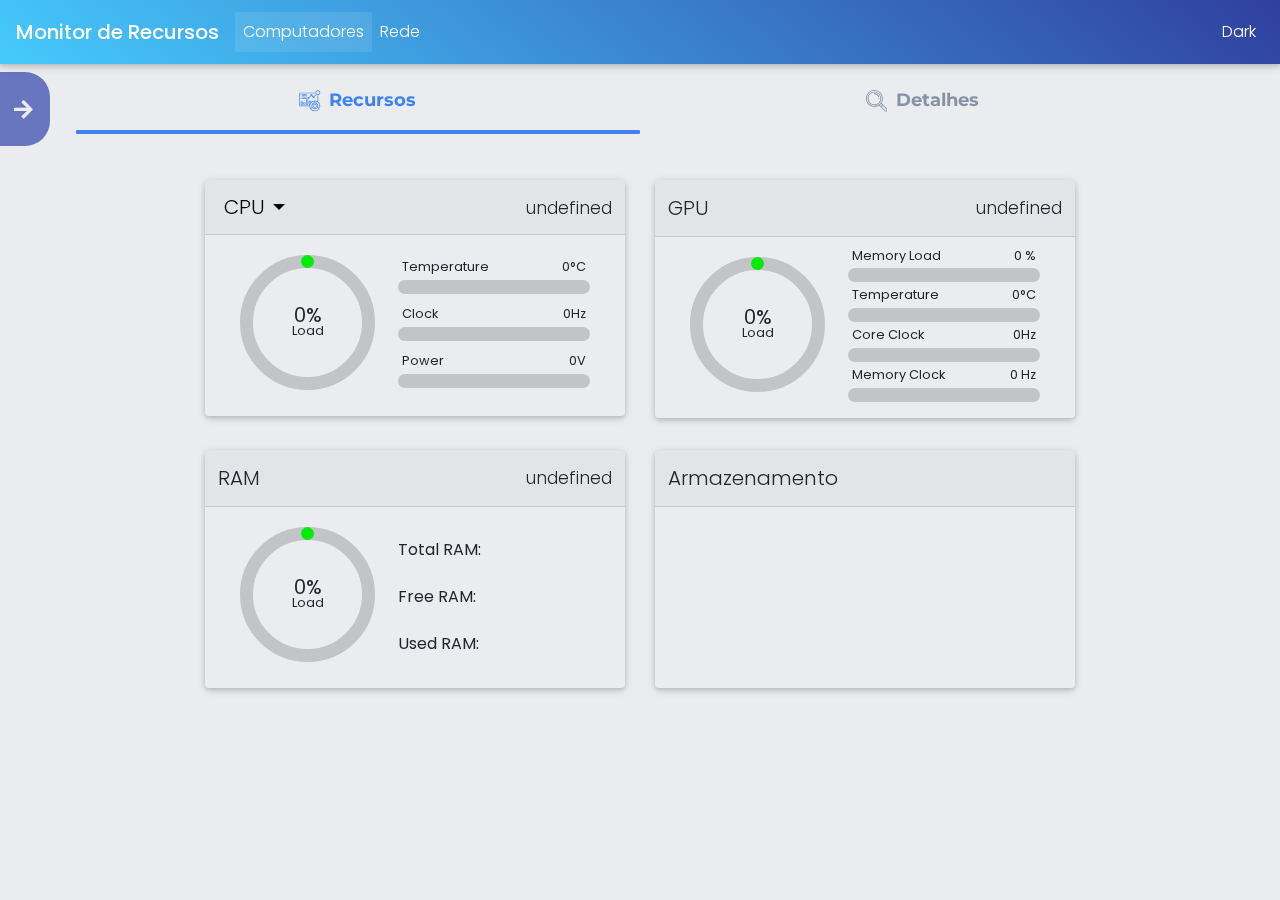
==== ResourceMonitor/Server/Web/index1.html @ 40c5dac3 "Sidebar atualizada" ====
<!DOCTYPE html>
<html>

<head>
	<meta charset="UTF-8">
	<meta name="viewport" content="width=device-width, initial-scale=1, shrink-to-fit=no">
	<meta http-equiv="x-ua-compatible" content="ie=edge">
	<title> Monitor de Recursos</title>

	<!-- Font Awesome -->
	<link rel="stylesheet" href="https://use.fontawesome.com/releases/v5.11.2/css/all.css">
	<!-- Google Fonts Roboto -->
	<link rel="stylesheet" href="https://fonts.googleapis.com/css?family=Roboto:300,400,500,700&display=swap">
	<!-- Bootstrap CSS CDN -->
	<link rel="stylesheet" href="css/bootstrap.min.css">
	<!-- Material Design Bootstrap -->
	<link rel="stylesheet" href="css/mdb.min.css">
	<!-- SideBar CSS -->
	<link rel="stylesheet" href="css/custom/sidebar.css">
	<!-- Tabs CSS -->
	<link rel="stylesheet" href="css/custom/tabs.css">
	<!-- Preloader CSS -->
	<link rel="stylesheet" href="css/custom/preloader.css">
	<!-- My Custom CSS -->
	<link rel="stylesheet" href="css/custom/style.css">

</head>

<body>
	<!--
  ____           _                 _           
 |  _ \ _ __ ___| | ___   __ _  __| | ___ _ __ 
 | |_) | '__/ _ \ |/ _ \ / _` |/ _` |/ _ \ '__|
 |  __/| | |  __/ | (_) | (_| | (_| |  __/ |   
 |_|   |_|  \___|_|\___/ \__,_|\__,_|\___|_|   
                                               		
	-->
	<div id="preloader">
		<div class="inner">
			<div class="balls">
				<div></div>
				<div></div>
				<div></div>
			</div>
		</div>
	</div>
	<!--
  _   _                _           
 | | | | ___  __ _  __| | ___ _ __ 
 | |_| |/ _ \/ _` |/ _` |/ _ \ '__|
 |  _  |  __/ (_| | (_| |  __/ |   
 |_| |_|\___|\__,_|\__,_|\___|_|   
	   
		-->
	<header>
		<nav class="navbar fixed-top navbar-expand-lg navbar-dark blue-gradient scrolling-navbar">
			<!-- Navbar brand -->
			<a class="navbar-brand" href="">
				<strong>Monitor de Recursos</strong>
			</a>
			<button class="navbar-toggler" type="button" data-toggle="collapse" data-target="#navbarSupportedContent"
				aria-controls="navbarSupportedContent" aria-expanded="false" aria-label="Toggle Navigation">
				<span class="navbar-toggler-icon"></span>
			</button>
			<div class="collapse navbar-collapse" id="navbarSupportedContent">
				<ul class="navbar-nav mr-auto">
					<li class="nav-item active">
						<a id="sidebarCollapse_" class="nav-link" href="#">Computadores
							<span class="sr-only">(current)</span>
						</a>
					</li>
					<li class="nav-item">
						<a class="nav-link" href="./index2.html">Rede</a>
					</li>
				</ul>
				<ul class="navbar-nav mr-0">
					<li class="nav-item">
						<a id="darkTheme" class="nav-link" href="#">Dark</a>
					</li>
				</ul>
			</div>
		</nav>
	</header>

	<main>
		<div class="container">
			<!--
  ____  _     _        ____             
 / ___|(_) __| | ___  | __ )  __ _ _ __ 
 \___ \| |/ _` |/ _ \ |  _ \ / _` | '__|
  ___) | | (_| |  __/ | |_) | (_| | |   
 |____/|_|\__,_|\___| |____/ \__,_|_|   

			-->
			<nav id="sidebar" class="fixed active">
				<div id="sidebarCollapse" class="sidebar-header text-center">
					<div class="container">
						<div class="row" style="flex-wrap: nowrap;">
							<h3 class="title my-auto">Computadores</h3>
							<i id="sidebar_toggle" class="icon fas fa-arrow-right fa-lg mx-auto pr-1"></i>
						</div>
					</div>
					<!--div class="row d-flex">
						<div>
							<h3 class="title">Computadores</h3>
						</div>
						<a>
							<i class="icon fas fa-bars fa-lg"></i>
						</a>
					</div-->
				</div>
				<ul id="computer_list" class="list-unstyled components">
				</ul>

				<!--ul class="list-unstyled CTAs">
					<li>
						<a href="#" class="download">Teste Button 1</a>
					</li>
					<li>
						<a href="#" class="article">Teste Button 2</a>
					</li>
				</ul-->
			</nav>
			<!--
   ____            _             _   
  / ___|___  _ __ | |_ ___ _ __ | |_ 
 | |   / _ \| '_ \| __/ _ \ '_ \| __|
 | |__| (_) | | | | ||  __/ | | | |_ 
  \____\___/|_| |_|\__\___|_| |_|\__|
                                     				
			-->
			<div id="content" class="row mb-5 pb-5 mt-4 pt-3 d-flex justify-content-center swipe-area">
				<div class="tabs tabs-2 mt-4" id="tabs-panel">
					<input type="radio" id="tab1" name="tab-control" checked>
					<input type="radio" id="tab2" name="tab-control">
					<ul>
						<li title="Recursos">
							<label for="tab1" role="button">
								<svg viewBox="0 0 64 64">
									<g>
										<path
											d="m57 34.53v-19.61c3.387-.488 6-3.401 6-6.92 0-3.859-3.14-7-7-7s-7 3.141-7 7h-48v40h30.051c.52 8.356 7.465 15 15.949 15 8.822 0 16-7.178 16-16 0-5.039-2.347-9.535-6-12.47zm-1-31.53c2.757 0 5 2.243 5 5s-2.243 5-5 5-5-2.243-5-5 2.243-5 5-5zm-53 7h46.295c.239.798.619 1.533 1.107 2.185l-6.116 6.116c-.392-.188-.824-.301-1.286-.301s-.894.113-1.285.301l-2.015-2.015c.187-.392.3-.824.3-1.286 0-1.654-1.346-3-3-3s-3 1.346-3 3c0 .462.113.894.301 1.285l-5.015 5.015c-.392-.187-.824-.3-1.286-.3-1.654 0-3 1.346-3 3s1.346 3 3 3 3-1.346 3-3c0-.462-.113-.894-.301-1.285l5.015-5.015c.392.187.824.3 1.286.3s.894-.113 1.285-.301l2.015 2.015c-.187.392-.3.824-.3 1.286 0 1.654 1.346 3 3 3s3-1.346 3-3c0-.462-.113-.894-.301-1.285l6.117-6.116c.915.686 2.001 1.151 3.184 1.322v18.245c-2.357-1.369-5.084-2.166-8-2.166-4.78 0-9.066 2.118-12 5.453v-4.453h-6v12h2.292c-.124.653-.199 1.322-.241 2h-28.051zm40 10c.551 0 1 .448 1 1s-.449 1-1 1-1-.448-1-1 .449-1 1-1zm-7-5c0-.552.449-1 1-1s1 .448 1 1-.449 1-1 1-1-.448-1-1zm-7 9c0 .552-.449 1-1 1s-1-.448-1-1 .449-1 1-1 1 .448 1 1zm18 31c-4.411 0-8-3.589-8-8s3.589-8 8-8 8 3.589 8 8-3.589 8-8 8zm-14-15.729c-.479.864-.875 1.777-1.189 2.729h-.811v-8h2zm13-6.22v4c-5.046.504-9 4.773-9 9.949 0 1.463.324 2.85.891 4.104l-3.469 2.003c-.902-1.848-1.422-3.916-1.422-6.107 0-7.382 5.747-13.433 13-13.949zm1 27.949c-4.814 0-9.068-2.443-11.588-6.155l3.483-2.011c1.818 2.518 4.769 4.166 8.105 4.166s6.287-1.648 8.105-4.166l3.483 2.011c-2.52 3.712-6.774 6.155-11.588 6.155zm12.578-7.893-3.469-2.003c.567-1.254.891-2.641.891-4.104 0-5.176-3.954-9.446-9-9.949v-4c7.253.516 13 6.567 13 13.949 0 2.191-.52 4.259-1.422 6.107z" />
										<path
											d="m47 41c-3.309 0-6 2.691-6 6s2.691 6 6 6 6-2.691 6-6-2.691-6-6-6zm0 10c-2.206 0-4-1.794-4-4s1.794-4 4-4 4 1.794 4 4-1.794 4-4 4z" />
										<path d="m5 12h2v2h-2z" />
										<path d="m9 12h14v2h-14z" />
										<path d="m5 16h2v2h-2z" />
										<path d="m9 16h14v2h-14z" />
										<path d="m5 20h2v2h-2z" />
										<path d="m9 20h14v2h-14z" />
										<path d="m5 24h2v2h-2z" />
										<path d="m9 24h14v2h-14z" />
										<path d="m5 44h6v-10h-6zm2-8h2v6h-2z" />
										<path d="m13 44h6v-8h-6zm2-6h2v4h-2z" />
										<path d="m21 44h6v-16h-6zm2-14h2v12h-2z" />
									</g>
								</svg>
								<br>
								<span>Recursos</span>
							</label>
						</li>
						<li title="Detalhes">
							<label for="tab2" role="button">
								<svg viewBox="0 0 512 512">
									<g>
										<path
											d="M310,190c-5.52,0-10,4.48-10,10s4.48,10,10,10c5.52,0,10-4.48,10-10S315.52,190,310,190z" />
										<path d="M500.281,443.719l-133.48-133.48C388.546,277.485,400,239.555,400,200C400,89.72,310.28,0,200,0S0,89.72,0,200
						s89.72,200,200,200c39.556,0,77.486-11.455,110.239-33.198l36.895,36.895c0.005,0.005,0.01,0.01,0.016,0.016l96.568,96.568
						C451.276,507.838,461.319,512,472,512c10.681,0,20.724-4.162,28.278-11.716C507.837,492.731,512,482.687,512,472
						S507.837,451.269,500.281,443.719z M305.536,345.727c0,0.001-0.001,0.001-0.002,0.002C274.667,368.149,238.175,380,200,380
						c-99.252,0-180-80.748-180-180S100.748,20,200,20s180,80.748,180,180c0,38.175-11.851,74.667-34.272,105.535
						C334.511,320.988,320.989,334.511,305.536,345.727z M326.516,354.793c10.35-8.467,19.811-17.928,28.277-28.277l28.371,28.371
						c-8.628,10.183-18.094,19.65-28.277,28.277L326.516,354.793z M486.139,486.139c-3.78,3.78-8.801,5.861-14.139,5.861
						s-10.359-2.081-14.139-5.861l-88.795-88.795c10.127-8.691,19.587-18.15,28.277-28.277l88.798,88.798
						C489.919,461.639,492,466.658,492,472C492,477.342,489.919,482.361,486.139,486.139z" />
										<path d="M200,40c-88.225,0-160,71.775-160,160s71.775,160,160,160s160-71.775,160-160S288.225,40,200,40z M200,340
						c-77.196,0-140-62.804-140-140S122.804,60,200,60s140,62.804,140,140S277.196,340,200,340z" />
										<path d="M312.065,157.073c-8.611-22.412-23.604-41.574-43.36-55.413C248.479,87.49,224.721,80,200,80c-5.522,0-10,4.478-10,10
						c0,5.522,4.478,10,10,10c41.099,0,78.631,25.818,93.396,64.247c1.528,3.976,5.317,6.416,9.337,6.416
						c1.192,0,2.405-0.215,3.584-0.668C311.472,168.014,314.046,162.229,312.065,157.073z" />
									</g>
								</svg>
								<br>
								<span>Detalhes</span>
							</label>
						</li>
					</ul>

					<div class="slider">
						<div class="indicator"></div>
					</div>
					<div class="tab-content swipe-area">
						<section>
							<h2 class="text-center">Recursos</h2>
							<div class="row align-items-center">
								<div class="container" style="max-width: 900px;">
									<div class="row row-cols-1 row-cols-md-2">
										<!--
  ____                                        _            
 |  _ \ _ __ ___   ___ ___  ___ ___  __ _  __| | ___  _ __ 
 | |_) | '__/ _ \ / __/ _ \/ __/ __|/ _` |/ _` |/ _ \| '__|
 |  __/| | | (_) | (_|  __/\__ \__ \ (_| | (_| | (_) | |   
 |_|   |_|  \___/ \___\___||___/___/\__,_|\__,_|\___/|_|   
                                                           								
										-->
										<div class="col text-center my-3">
											<div id="cpu_card" class="card">
												<div class="card-header">
													<div class="row d-flex justify-content-between pl-2 pr-2">
														<div id="cpu_dropdown" class="dropdown"
															style="font-size: 20px;">
															<button id="cpu_id" class="dropdown-toggle mr-4 pr-3"
																type="button" data-toggle="dropdown"
																aria-haspopup="true" aria-expanded="false">
																CPU
															</button>
															<div id="cpu_list" class="dropdown-menu">
															</div>
														</div>
														<!--h5 class="my-1" style="font-size: 20px;">CPU</h5-->
														<h5 class="my-1"
															style="font-size: 17px; transform: translate(0px, 2px);"
															id="cpu_model">undefined</h5>
													</div>
												</div>
												<div class="card-body">
													<div class="container h-100">
														<div class="row justify-content-start h-100">
															<div class="col-md-5 ">
																<span id="cpu_load" class="chart" data-percent="0">
																	<div class="donut-inner">
																		<h5 class="value"></h5>
																		<span>Load</span>
																	</div>
																</span>
															</div>
															<div
																class="col-md-7 d-flex flex-column progress-bar-container">
																<div class="my-auto text-center">
																	<div
																		class="row d-flex justify-content-between ml-1 mr-1">
																		<small>Temperature</small>
																		<small id="cpu_temperature_value">0°C</small>
																	</div>
																	<div id="cpu_temperature"
																		class="progress md-progress my-1 z-depth-0 border-0">
																		<div id="cpu_temperature_bar"
																			class="progress-bar z-depth-0"
																			role="progressbar" aria-valuenow="0"
																			aria-valuemin="0" aria-valuemax="100">
																		</div>
																	</div>
																</div>
																<div class="my-auto text-center">
																	<div
																		class="row d-flex justify-content-between ml-1 mr-1">
																		<small>Clock</small>
																		<small id="cpu_clock_value">0Hz</small>
																	</div>
																	<div id="cpu_clock"
																		class="progress md-progress my-1 z-depth-0 border-0">
																		<div id="cpu_clock_bar"
																			class="progress-bar z-depth-0"
																			role="progressbar" aria-valuenow="0"
																			aria-valuemin="0" aria-valuemax="100">
																		</div>
																	</div>
																</div>
																<div class="my-auto text-center">
																	<div
																		class="row d-flex justify-content-between ml-1 mr-1">
																		<small>Power</small>
																		<small id="cpu_power_value">0V</small>
																	</div>
																	<div id="cpu_power"
																		class="progress md-progress my-1 z-depth-0 border-0">
																		<div id="cpu_power_bar"
																			class="progress-bar z-depth-0"
																			role="progressbar" aria-valuenow="0"
																			aria-valuemin="0" aria-valuemax="100">
																		</div>
																	</div>
																</div>
															</div>
														</div>
													</div>
												</div>
											</div>
										</div>
										<!--
  ____  _                       _       __     ___     _            
 |  _ \| | __ _  ___ __ _    __| | ___  \ \   / (_) __| | ___  ___  
 | |_) | |/ _` |/ __/ _` |  / _` |/ _ \  \ \ / /| |/ _` |/ _ \/ _ \ 
 |  __/| | (_| | (_| (_| | | (_| |  __/   \ V / | | (_| |  __/ (_) |
 |_|   |_|\__,_|\___\__,_|  \__,_|\___|    \_/  |_|\__,_|\___|\___/ 
                                                                    
										-->
										<div class="col text-center my-3">
											<div id="gpu_card" class="card">
												<div class="card-header">
													<div class="row d-flex justify-content-between pl-2 pr-2">
														<h5 class="my-1" style="font-size: 20px;">GPU</h5>
														<h5 class="my-1"
															style="font-size: 17px; transform: translate(0px, 2px);"
															id="gpu_model">undefined</h5>
													</div>
												</div>
												<div class="card-body gpu">
													<div class="container h-100">
														<div class="row justify-content-start h-100">
															<div class="col-md-5 ">
																<span id="gpu_load" class="chart" data-percent="0">
																	<div class="donut-inner">
																		<h5 class="value"></h5>
																		<span>Load</span>
																	</div>
																</span>
															</div>
															<div
																class="col-md-7 d-flex flex-column progress-bar-container">
																<div class="my-auto text-center">
																	<div
																		class="row d-flex justify-content-between ml-1 mr-1">
																		<small>Memory Load</small>
																		<small id="gpu_memory_load_value">0 %</small>
																	</div>
																	<div id="gpu_memory_load"
																		class="progress md-progress my-1 z-depth-0 border-0">
																		<div id="gpu_memory_load_bar"
																			class="progress-bar z-depth-0"
																			role="progressbar" aria-valuenow="0"
																			aria-valuemin="0" aria-valuemax="100">
																		</div>
																	</div>
																</div>
																<div class="my-auto text-center">
																	<div
																		class="row d-flex justify-content-between ml-1 mr-1">
																		<small>Temperature</small>
																		<small id="gpu_temperature_value">0°C</small>
																	</div>
																	<div id="gpu_temperature"
																		class="progress md-progress my-1 z-depth-0 border-0">
																		<div id="gpu_temperature_bar"
																			class="progress-bar z-depth-0"
																			role="progressbar" aria-valuenow="0"
																			aria-valuemin="0" aria-valuemax="100">
																		</div>
																	</div>
																</div>
																<div class="my-auto text-center">
																	<div
																		class="row d-flex justify-content-between ml-1 mr-1">
																		<small>Core Clock</small>
																		<small id="gpu_core_clock_value">0Hz</small>
																	</div>
																	<div id="gpu_core_clock"
																		class="progress md-progress my-1 z-depth-0 border-0">
																		<div id="gpu_core_clock_bar"
																			class="progress-bar z-depth-0"
																			role="progressbar" aria-valuenow="0"
																			aria-valuemin="0" aria-valuemax="100">
																		</div>
																	</div>
																</div>
																<div class="my-auto text-center">
																	<div
																		class="row d-flex justify-content-between ml-1 mr-1">
																		<small>Memory Clock</small>
																		<small id="gpu_memory_clock_value">0 Hz</small>
																	</div>
																	<div id="gpu_memory_clock"
																		class="progress md-progress my-1 z-depth-0 border-0">
																		<div id="gpu_memory_clock_bar"
																			class="progress-bar z-depth-0"
																			role="progressbar" aria-valuenow="0"
																			aria-valuemin="0" aria-valuemax="100">
																		</div>
																	</div>
																</div>
															</div>
														</div>
													</div>
												</div>
											</div>
										</div>
										<!--
  __  __                           _         ____      _    __  __ 
 |  \/  | ___ _ __ ___   ___  _ __(_) __ _  |  _ \    / \  |  \/  |
 | |\/| |/ _ \ '_ ` _ \ / _ \| '__| |/ _` | | |_) |  / _ \ | |\/| |
 | |  | |  __/ | | | | | (_) | |  | | (_| | |  _ <  / ___ \| |  | |
 |_|  |_|\___|_| |_| |_|\___/|_|  |_|\__,_| |_| \_\/_/   \_\_|  |_|
                                                                   								
										-->
										<div class="col text-center my-3">
											<div id="ram_card" class="card">
												<div class="card-header">
													<div class="row d-flex justify-content-between pl-2 pr-2">
														<h5 class="my-1" style="font-size: 20px;">RAM</h5>
														<h5 class="my-1"
															style="font-size: 17px; transform: translate(0px, 2px);"
															id="ram_model">undefined</h5>
													</div>
												</div>
												<div class="card-body">
													<div class="container h-100">
														<div class="row justify-content-start h-100">
															<div class="col-md-5 ">
																<span id="ram_load" class="chart" data-percent="0">
																	<div class="donut-inner">
																		<h5 class="value"></h5>
																		<span>Load</span>
																	</div>
																</span>
															</div>
															<div
																class="col-md-7 d-flex flex-column progress-bar-container">
																<div class="my-auto text-left py-2">
																	<a id="total_ram" style="cursor: default">Total RAM:
																	</a>
																</div>
																<div class="my-auto text-left py-2">
																	<a id="free_ram" style="cursor: default">Free RAM:
																	</a>
																</div>
																<div class="my-auto text-left py-2">
																	<a id="used_ram" style="cursor: default">Used RAM:
																	</a>
																</div>
															</div>
														</div>
													</div>
												</div>
											</div>
										</div>
										<!--
     _                                                                  _        
    / \   _ __ _ __ ___   __ _ _______ _ __   __ _ _ __ ___   ___ _ __ | |_ ___  
   / _ \ | '__| '_ ` _ \ / _` |_  / _ \ '_ \ / _` | '_ ` _ \ / _ \ '_ \| __/ _ \ 
  / ___ \| |  | | | | | | (_| |/ /  __/ | | | (_| | | | | | |  __/ | | | || (_) |
 /_/   \_\_|  |_| |_| |_|\__,_/___\___|_| |_|\__,_|_| |_| |_|\___|_| |_|\__\___/ 
                                                                                 
										-->
										<div class="col text-center my-3">
											<div id="hdd_card" class="card">
												<div class="card-header">
													<div class="row d-flex justify-content-between pl-2 pr-2">
														<h5 class="my-1" style="font-size: 20px;">Armazenamento</h5>
													</div>
												</div>
												<div class="card-body scrollbar-primary-blue thin scrolldiv">
													<div id="hdd_content"
														class="col d-flex flex-column progress-bar-container">
													</div>
												</div>
											</div>
										</div>
									</div>
								</div>
							</div>
						</section>
						<section>
							<h2 class="text-center">Detalhes</h2>
						</section>
					</div>
				</div>
			</div>
		</div>
	</main>

	<!-- jQuery -->
	<script type="text/javascript" src="js/jquery.min.js"></script>
	<!-- Bootstrap tooltips -->
	<script type="text/javascript" src="js/popper.min.js"></script>
	<!-- Bootstrap core JavaScript -->
	<script type="text/javascript" src="js/bootstrap.min.js"></script>
	<!-- MDB core JavaScript -->
	<script type="text/javascript" src="js/mdb.min.js"></script>
	<!-- TouchSwipe Script -->
	<script type="text/javascript" src="js/jquery.touchSwipe.min.js"></script>
	<!-- Easy Pie Chart Script -->
	<script type="text/javascript" src="js/custom/jquery.easypiechart.min.js"></script>
	<!-- Your custom scripts (optional) -->
	<script type="text/javascript" src="js/custom/script1.js"></script>
</body>

</html>
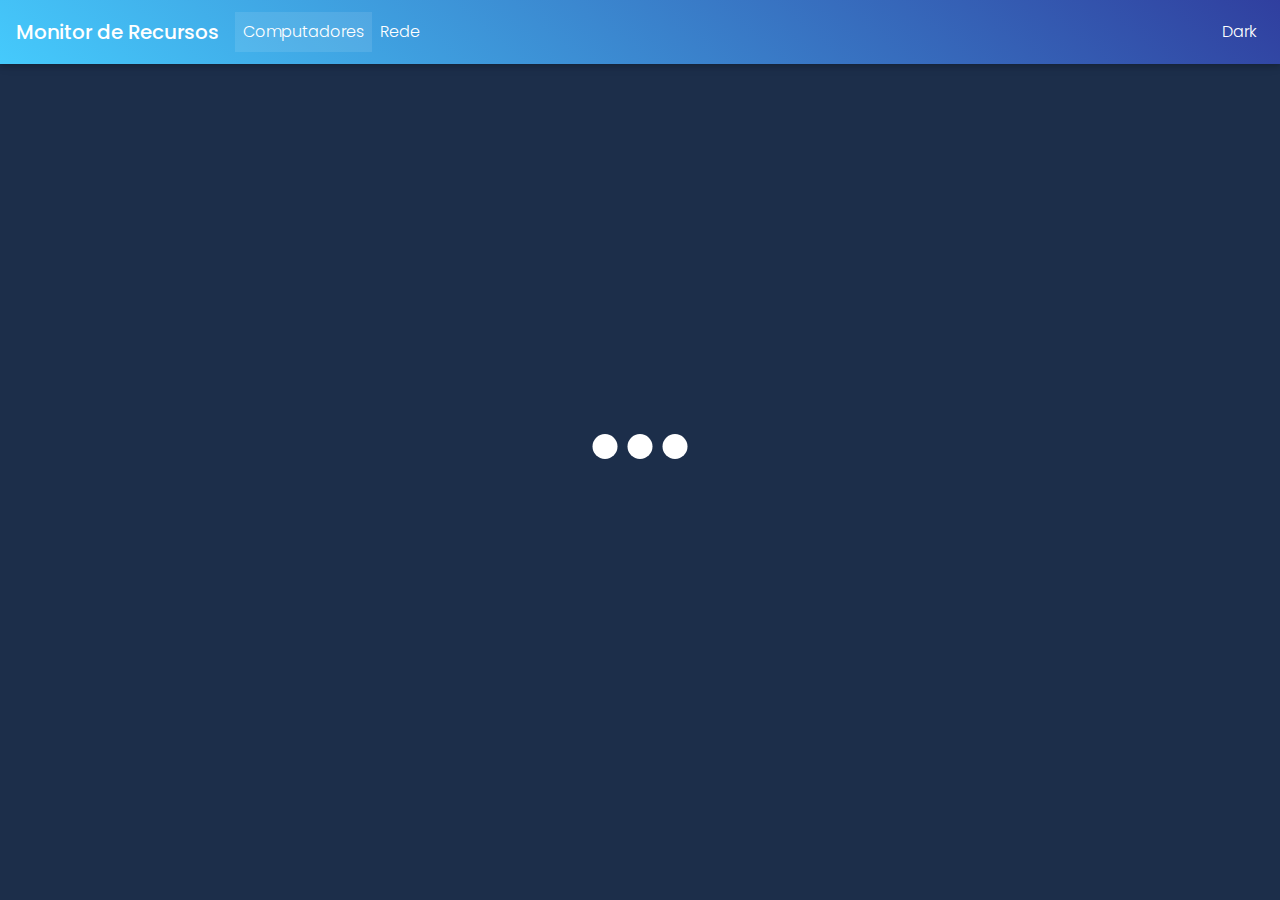
==== commit da5caa64: "Pagina de dispositivos de rede adicionada" ====
--- a/ResourceMonitor/Server/Web/index1.html
+++ b/ResourceMonitor/Server/Web/index1.html
@@ -65,11 +65,11 @@
 			<div class="collapse navbar-collapse" id="navbarSupportedContent">
 				<ul class="navbar-nav mr-auto">
 					<li class="nav-item active">
-						<a id="sidebarCollapse_" class="nav-link" href="#">Computadores
+						<a id="href_index1" class="nav-link" href="#">Computadores
 							<span class="sr-only">(current)</span>
 						</a>
 					</li>
-					<li class="nav-item">
+					<li id="href_index2" class="nav-item">
 						<a class="nav-link" href="./index2.html">Rede</a>
 					</li>
 				</ul>
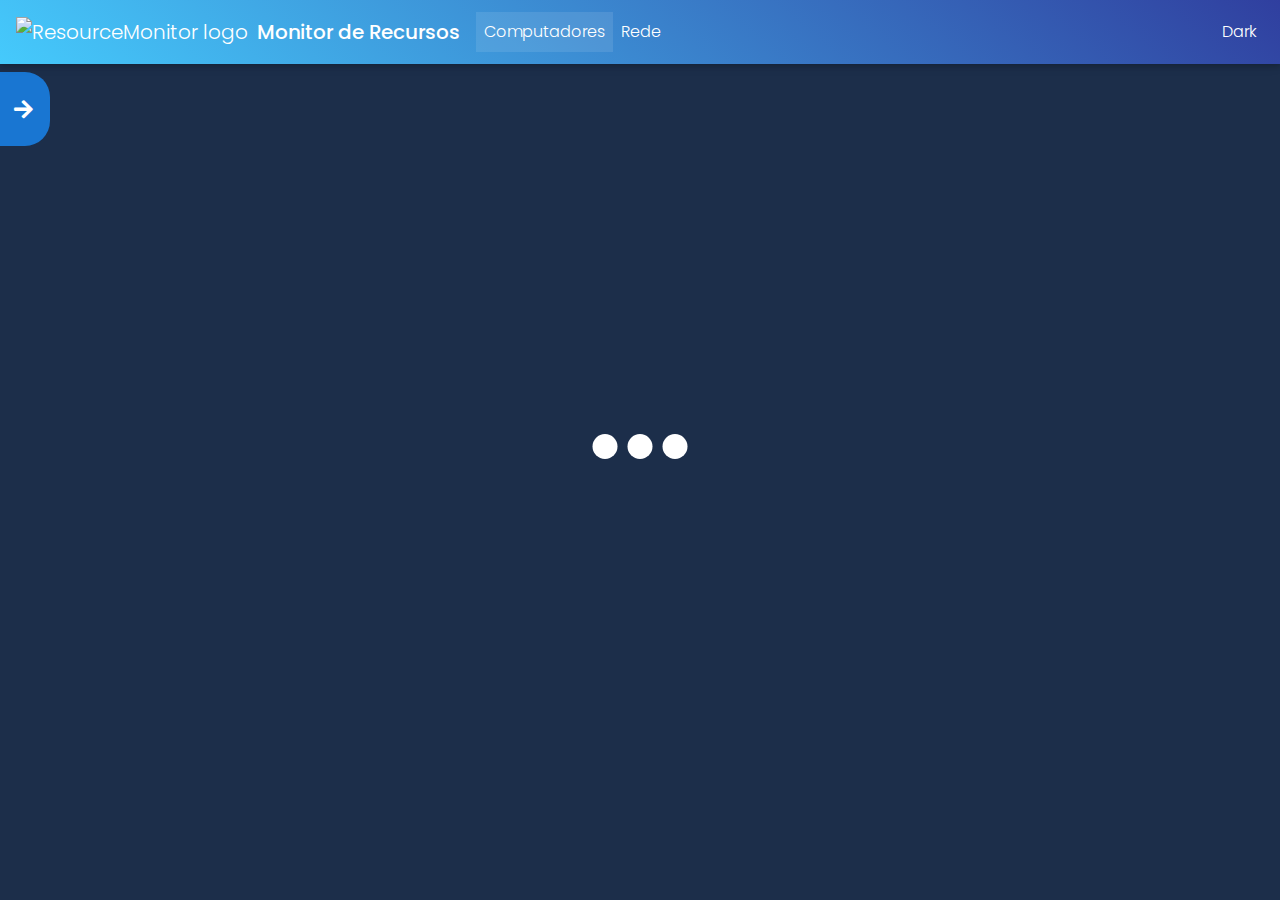
==== commit 80850fa7: "DB criado e lógica implementada" ====
--- a/ResourceMonitor/Server/Web/index1.html
+++ b/ResourceMonitor/Server/Web/index1.html
@@ -7,6 +7,7 @@
 	<meta http-equiv="x-ua-compatible" content="ie=edge">
 	<title> Monitor de Recursos</title>
 
+	<link rel="icon" href="./favicon.ico">
 	<!-- Font Awesome -->
 	<link rel="stylesheet" href="https://use.fontawesome.com/releases/v5.11.2/css/all.css">
 	<!-- Google Fonts Roboto -->
@@ -19,10 +20,13 @@
 	<link rel="stylesheet" href="css/custom/sidebar.css">
 	<!-- Tabs CSS -->
 	<link rel="stylesheet" href="css/custom/tabs.css">
+	<!-- Sweet Alert 2 -->
+	<link rel="stylesheet" href="sweetalert2/sweetalert2.min.css"></link>
 	<!-- Preloader CSS -->
 	<link rel="stylesheet" href="css/custom/preloader.css">
 	<!-- My Custom CSS -->
 	<link rel="stylesheet" href="css/custom/style.css">
+	
 
 </head>
 
@@ -56,7 +60,8 @@
 		<nav class="navbar fixed-top navbar-expand-lg navbar-dark blue-gradient scrolling-navbar">
 			<!-- Navbar brand -->
 			<a class="navbar-brand" href="">
-				<strong>Monitor de Recursos</strong>
+				<img src="./favicon.ico" height="30" class="d-inline-block align-top" alt="ResourceMonitor logo">
+				<strong class="pl-1">Monitor de Recursos</strong>
 			</a>
 			<button class="navbar-toggler" type="button" data-toggle="collapse" data-target="#navbarSupportedContent"
 				aria-controls="navbarSupportedContent" aria-expanded="false" aria-label="Toggle Navigation">
@@ -92,25 +97,26 @@
  |____/|_|\__,_|\___| |____/ \__,_|_|   
 
 			-->
-			<nav id="sidebar" class="fixed active">
-				<div id="sidebarCollapse" class="sidebar-header text-center">
+			<nav id="sidebar" class="fixed active blue darken-1">
+				<div id="sidebarCollapse" class="sidebar-header text-center blue darken-2">
 					<div class="container">
 						<div class="row" style="flex-wrap: nowrap;">
 							<h3 class="title my-auto">Computadores</h3>
 							<i id="sidebar_toggle" class="icon fas fa-arrow-right fa-lg mx-auto pr-1"></i>
 						</div>
 					</div>
-					<!--div class="row d-flex">
-						<div>
-							<h3 class="title">Computadores</h3>
-						</div>
-						<a>
-							<i class="icon fas fa-bars fa-lg"></i>
-						</a>
-					</div-->
 				</div>
-				<ul id="computer_list" class="list-unstyled components">
-				</ul>
+				<div class="md-form search-box">
+					<input type="text" id="listSearch" class="form-control" style="margin-top: 30px;">
+					<label for="listSearch">Digite o nome de um PC</label>
+				</div>
+				<!--
+				<input class="form-control" id="listSearch" type="text" placeholder="Digite o nome de um PC"
+					style="margin-top: 30px;"-->
+				<div id="computer_container" class="computer-container scrollbar-primary-blue thin">
+					<ul id="computer_list" class="list-unstyled components">
+					</ul>
+				</div>
 
 				<!--ul class="list-unstyled CTAs">
 					<li>
@@ -136,7 +142,7 @@
 					<ul>
 						<li title="Recursos">
 							<label for="tab1" role="button">
-								<svg viewBox="0 0 64 64">
+								<svg viewbox="0 0 64 64">
 									<g>
 										<path
 											d="m57 34.53v-19.61c3.387-.488 6-3.401 6-6.92 0-3.859-3.14-7-7-7s-7 3.141-7 7h-48v40h30.051c.52 8.356 7.465 15 15.949 15 8.822 0 16-7.178 16-16 0-5.039-2.347-9.535-6-12.47zm-1-31.53c2.757 0 5 2.243 5 5s-2.243 5-5 5-5-2.243-5-5 2.243-5 5-5zm-53 7h46.295c.239.798.619 1.533 1.107 2.185l-6.116 6.116c-.392-.188-.824-.301-1.286-.301s-.894.113-1.285.301l-2.015-2.015c.187-.392.3-.824.3-1.286 0-1.654-1.346-3-3-3s-3 1.346-3 3c0 .462.113.894.301 1.285l-5.015 5.015c-.392-.187-.824-.3-1.286-.3-1.654 0-3 1.346-3 3s1.346 3 3 3 3-1.346 3-3c0-.462-.113-.894-.301-1.285l5.015-5.015c.392.187.824.3 1.286.3s.894-.113 1.285-.301l2.015 2.015c-.187.392-.3.824-.3 1.286 0 1.654 1.346 3 3 3s3-1.346 3-3c0-.462-.113-.894-.301-1.285l6.117-6.116c.915.686 2.001 1.151 3.184 1.322v18.245c-2.357-1.369-5.084-2.166-8-2.166-4.78 0-9.066 2.118-12 5.453v-4.453h-6v12h2.292c-.124.653-.199 1.322-.241 2h-28.051zm40 10c.551 0 1 .448 1 1s-.449 1-1 1-1-.448-1-1 .449-1 1-1zm-7-5c0-.552.449-1 1-1s1 .448 1 1-.449 1-1 1-1-.448-1-1zm-7 9c0 .552-.449 1-1 1s-1-.448-1-1 .449-1 1-1 1 .448 1 1zm18 31c-4.411 0-8-3.589-8-8s3.589-8 8-8 8 3.589 8 8-3.589 8-8 8zm-14-15.729c-.479.864-.875 1.777-1.189 2.729h-.811v-8h2zm13-6.22v4c-5.046.504-9 4.773-9 9.949 0 1.463.324 2.85.891 4.104l-3.469 2.003c-.902-1.848-1.422-3.916-1.422-6.107 0-7.382 5.747-13.433 13-13.949zm1 27.949c-4.814 0-9.068-2.443-11.588-6.155l3.483-2.011c1.818 2.518 4.769 4.166 8.105 4.166s6.287-1.648 8.105-4.166l3.483 2.011c-2.52 3.712-6.774 6.155-11.588 6.155zm12.578-7.893-3.469-2.003c.567-1.254.891-2.641.891-4.104 0-5.176-3.954-9.446-9-9.949v-4c7.253.516 13 6.567 13 13.949 0 2.191-.52 4.259-1.422 6.107z" />
@@ -161,7 +167,7 @@
 						</li>
 						<li title="Detalhes">
 							<label for="tab2" role="button">
-								<svg viewBox="0 0 512 512">
+								<svg viewbox="0 0 512 512">
 									<g>
 										<path
 											d="M310,190c-5.52,0-10,4.48-10,10s4.48,10,10,10c5.52,0,10-4.48,10-10S315.52,190,310,190z" />
@@ -192,42 +198,41 @@
 					</div>
 					<div class="tab-content swipe-area">
 						<section>
-							<h2 class="text-center">Recursos</h2>
+							<h2 id="computer_name" class="text-center">Recursos</h2>
 							<div class="row align-items-center">
 								<div class="container" style="max-width: 900px;">
-									<div class="row row-cols-1 row-cols-md-2">
-										<!--
+									<div class="row row-cols-1 row-cols-sm-1 row-cols-md-1 row-cols-lg-2">
+										<!-- 
   ____                                        _            
  |  _ \ _ __ ___   ___ ___  ___ ___  __ _  __| | ___  _ __ 
  | |_) | '__/ _ \ / __/ _ \/ __/ __|/ _` |/ _` |/ _ \| '__|
  |  __/| | | (_) | (_|  __/\__ \__ \ (_| | (_| | (_) | |   
- |_|   |_|  \___/ \___\___||___/___/\__,_|\__,_|\___/|_|   
-                                                           								
-										-->
+ |_|   |_|  \___/ \___\___||___/___/\__,_|\__,_|\___/|_|  
+ -->
 										<div class="col text-center my-3">
 											<div id="cpu_card" class="card">
 												<div class="card-header">
 													<div class="row d-flex justify-content-between pl-2 pr-2">
 														<div id="cpu_dropdown" class="dropdown"
 															style="font-size: 20px;">
-															<button id="cpu_id" class="dropdown-toggle mr-4 pr-3"
+															<button id="cpu_id" class="dropdown-hide mr-4 pr-3"
 																type="button" data-toggle="dropdown"
-																aria-haspopup="true" aria-expanded="false">
+																aria-haspopup="true" aria-expanded="false"
+																style="line-height: initial; !important">
 																CPU
 															</button>
 															<div id="cpu_list" class="dropdown-menu">
 															</div>
 														</div>
-														<!--h5 class="my-1" style="font-size: 20px;">CPU</h5-->
 														<h5 class="my-1"
 															style="font-size: 17px; transform: translate(0px, 2px);"
 															id="cpu_model">undefined</h5>
 													</div>
 												</div>
-												<div class="card-body">
+												<div class="card-body monitor">
 													<div class="container h-100">
 														<div class="row justify-content-start h-100">
-															<div class="col-md-5 ">
+															<div class="col-md-5 my-auto">
 																<span id="cpu_load" class="chart" data-percent="0">
 																	<div class="donut-inner">
 																		<h5 class="value"></h5>
@@ -309,7 +314,7 @@
 												<div class="card-body gpu">
 													<div class="container h-100">
 														<div class="row justify-content-start h-100">
-															<div class="col-md-5 ">
+															<div class="col-md-5 my-auto">
 																<span id="gpu_load" class="chart" data-percent="0">
 																	<div class="donut-inner">
 																		<h5 class="value"></h5>
@@ -403,10 +408,10 @@
 															id="ram_model">undefined</h5>
 													</div>
 												</div>
-												<div class="card-body">
+												<div class="card-body monitor">
 													<div class="container h-100">
 														<div class="row justify-content-start h-100">
-															<div class="col-md-5 ">
+															<div class="col-md-5 my-auto">
 																<span id="ram_load" class="chart" data-percent="0">
 																	<div class="donut-inner">
 																		<h5 class="value"></h5>
@@ -449,7 +454,7 @@
 														<h5 class="my-1" style="font-size: 20px;">Armazenamento</h5>
 													</div>
 												</div>
-												<div class="card-body scrollbar-primary-blue thin scrolldiv">
+												<div class="card-body monitor scrollbar-primary-blue thin scrolldiv">
 													<div id="hdd_content"
 														class="col d-flex flex-column progress-bar-container">
 													</div>
@@ -477,6 +482,8 @@
 	<script type="text/javascript" src="js/bootstrap.min.js"></script>
 	<!-- MDB core JavaScript -->
 	<script type="text/javascript" src="js/mdb.min.js"></script>
+	<!-- Sweet Alert 2 -->
+	<script type="text/javascript" src="sweetalert2/sweetalert2.all.min.js"></script>
 	<!-- TouchSwipe Script -->
 	<script type="text/javascript" src="js/jquery.touchSwipe.min.js"></script>
 	<!-- Easy Pie Chart Script -->
--- a/ResourceMonitor/Server/Web/css/custom/sidebar.css
+++ b/ResourceMonitor/Server/Web/css/custom/sidebar.css
@@ -12,12 +12,12 @@
 
 #sidebar {
     left: 0;
-    min-width: 275px;
-    max-width: 275px;
-    background: #7386d5;
-    color: #fff;
-    transition: all 0.3s;
-    z-index: 1010;
+    width: 275px;
+    transition: all 0.3s;
+    z-index: 1020;
+    height: 100%;
+    position: fixed;
+    color: white;
 }
 
 #sidebar.active {
@@ -45,9 +45,11 @@
     border-radius: 0px 25px 25px 0px;
 }
 
+/*
 #sidebar.active .sidebar-header:hover {
     background-image: linear-gradient(to right, #6d7fcc 10%, #738dd5 40%);
 }
+*/
 
 #sidebar .sidebar-header .title {
     padding-top: 20px;
@@ -65,20 +67,21 @@
 
 #sidebar .sidebar-header .icon.not_mobile:hover {
     border-radius: 0px 25px 25px 0px;
-    /*background-image: linear-gradient(to right, #6d7fcc 1%, #738dd5 99%);*/linear-gradient(red, yellow 10%, green 20%);
+    /*background-image: linear-gradient(to right, #6d7fcc 1%, #738dd5 99%);linear-gradient(red, yellow 10%, green 20%);*/
     background-image: linear-gradient(to right, #6d7fcc 10%, #738dd5 40%);
     /*background-color: #738dd5;*/
     /*transform: translate(78px, 20px);*/
 }
 
 #sidebar ul.components {
-    padding: 50px 0;
-    border-bottom: 1px solid #47748b;
+    /* padding: 40px 0; */
+    /* border-bottom: 1px solid #47748b; */
 }
 
 #sidebar ul p {
     color: #fff;
     padding: 10px;
+    background-color: #6d7fcc;
 }
 
 #sidebar ul li a {
@@ -88,22 +91,24 @@
 }
 
 #sidebar ul li a:hover {
-    color: #7386d5;
-    background: #fff;
+    color: #1565C0;
+    background: white;
 }
 
 #sidebar ul li.active > a,
 a[aria-expanded="true"] {
-    color: #fff;
-    background: #6778bf;
-}
-
+    color: white;
+    background: #1976D2;
+}
+
+/*
 #sidebar ul li.offline > a,
 a[aria-expanded="true"] {
     color: #fff;
     font-weight: 400;
     background: #a7b3ce;
 }
+*/
 
 #sidebar.fixed {
     position: fixed;
@@ -149,6 +154,44 @@
 a.article:hover {
     background: #6d7fcc !important;
     color: #fff !important;
+}
+
+.sidebar-button {
+    background-color: #ffffff;
+    color: #7386D5;
+}
+
+.sidebar-button:hover {
+    background-color: #7386D5;
+    color: #fff;
+}
+
+.computer-container{
+    overflow-y: scroll;
+}
+
+.search-box label {
+    color: #FFFFFF;
+    padding-left: 10px;
+}
+
+.search-box label.active {
+    color: #FFFFFF !important;
+}
+
+.search-box input {
+    margin-top: 30px;
+    padding-top: 12px;
+    padding-left: 10px;
+    color: #FFFFFF;
+}
+
+.search-box input:focus {
+    border-bottom: 1px solid #43bcf2 !important;
+    padding-top: 12px;
+    padding-left: 10px;
+    box-sizing: border-box !important; 
+    color: #FFFFFF;
 }
 
 /* ---------------------------------------------------
--- a/ResourceMonitor/Server/Web/css/custom/style.css
+++ b/ResourceMonitor/Server/Web/css/custom/style.css
@@ -164,7 +164,7 @@
 .scrolldiv {
     position: relative;
     overflow-y: scroll;
-    height: 100%;
+    min-height: 100%;
 }
 
 .scrollbar-primary-blue::-webkit-scrollbar-track {
@@ -176,14 +176,14 @@
 
 .scrollbar-primary-blue::-webkit-scrollbar {
     width: 12px;
-    background-color: #f5f5f5;
+    /*background-color: rgb(0, 0, 0);*/
 }
 
 .scrollbar-primary-blue::-webkit-scrollbar-thumb {
     border-radius: 10px;
     box-shadow: none;
     -webkit-box-shadow: inset 0 0 6px rgba(0, 0, 0, 0.1);
-    background-color: #4682b4;
+    background-color: #5868a5;
 }
 
 .scrollbar-primary-blue {
@@ -198,7 +198,7 @@
     CARD SCREEN STYLE
 ----------------------------------------------------- */
 @media (max-width: 768px) {
-    .card-body {
+    .card-body.monitor {
         height: 300px;
     }
     .card-body.gpu {
@@ -207,10 +207,10 @@
 }
 
 @media (min-width: 768px) {
-    .card-body {
-        height: 181px;
-    }
-    .card-body.gpu .progress-bar-container{
+    .card-body.monitor {
+        height: 196px;
+    }
+    .card-body.gpu .progress-bar-container {
         transform: translate(0px, -10px);
     }
 }
@@ -219,9 +219,13 @@
     color: #cccccc;
 }
 
+.card.disabled button {
+    color: #cccccc;
+}
+
 button {
     background-color: Transparent;
-    background-repeat:no-repeat;
+    background-repeat: no-repeat;
     font-weight: 300;
     border: none;
     cursor: pointer;
@@ -236,7 +240,7 @@
 /* ---------------------------------------------------
     DARK THEME STYLE
 ----------------------------------------------------- */
-div.dark{
+div.dark {
     background-color: #1b262c;
     color: #c1c1c1;
 }
@@ -255,19 +259,101 @@
 }
 
 #sidebar.dark {
-    background: #181f3c;   
-}
-
-#sidebar .sidebar-header.dark{
-    background: #1d2546;   
+    background: #181f3c;
+}
+
+#sidebar .sidebar-header.dark {
+    background: #1d2546;
 }
 
 #sidebar ul.components.dark {
     border-bottom: 1px solid #2b4552;
 }
 
+.clickable-header {
+    cursor: pointer;
+    background-color: #7386d5;
+    padding: 0;
+    transition: color 0.15s ease-in-out, background-color 0.15s ease-in-out, border-color 0.15s ease-in-out, box-shadow 0.15s ease-in-out, -webkit-box-shadow 0.15s ease-in-out;
+    margin-bottom: 0px !important;
+    border-bottom: 1px solid #ffffff;
+    text-transform: none;
+}
+
+.clickable-header.last-header {
+    margin-bottom: -1px !important;
+}
+
+.clickable-header:hover {
+    background-color: #fff;
+}
+
+.clickable-header:not(.collapsed):not(:hover) {
+    background-color: #6778bf;
+}
+
+.clickable-header:not(.collapsed):hover {
+    -webkit-box-shadow: 0 2px 5px 0 rgba(0, 0, 0, 0.16), 0 2px 10px 0 rgba(0, 0, 0, 0.12) !important;
+    box-shadow: 0 2px 5px 0 rgba(0, 0, 0, 0.16), 0 2px 10px 0 rgba(0, 0, 0, 0.12) !important;
+}
+
+.clickable-header .btn-link {
+    text-decoration: none;
+    text-transform: capitalize;
+    background-color: 0;
+    color: #fff;
+}
+
+.clickable-header:hover .btn-link {
+    color: #7386d5;
+}
+
+@media (min-width: 1920px) {
+    .container,
+    .container-lg,
+    .container-md,
+    .container-sm,
+    .container-xl {
+        max-width: 1860px;
+    }
+}
+
+/*
 #sidebar ul li.active.dark > a,
 a[aria-expanded="true"] {
     color: #fff;
     background: #373b4e;
 }
+*/
+
+/* =========================================================
+ * bootstrap-treeview.css v1.2.0
+ * ========================================================= */
+
+.treeview .list-group-item {
+    background-color: #1b262c;
+    flex-direction: column !important;
+    cursor: pointer;
+}
+
+.treeview span.indent {
+    margin-left: 10px;
+    margin-right: 10px;
+}
+
+.treeview span.icon {
+    width: 12px;
+    margin-right: 5px;
+}
+
+.treeview .node-disabled {
+    color: silver;
+    cursor: not-allowed;
+}
+
+.node-treeview1 {
+}
+
+.node-treeview1:not(.node-disabled):hover {
+    background-color: #f5f5f5;
+}
